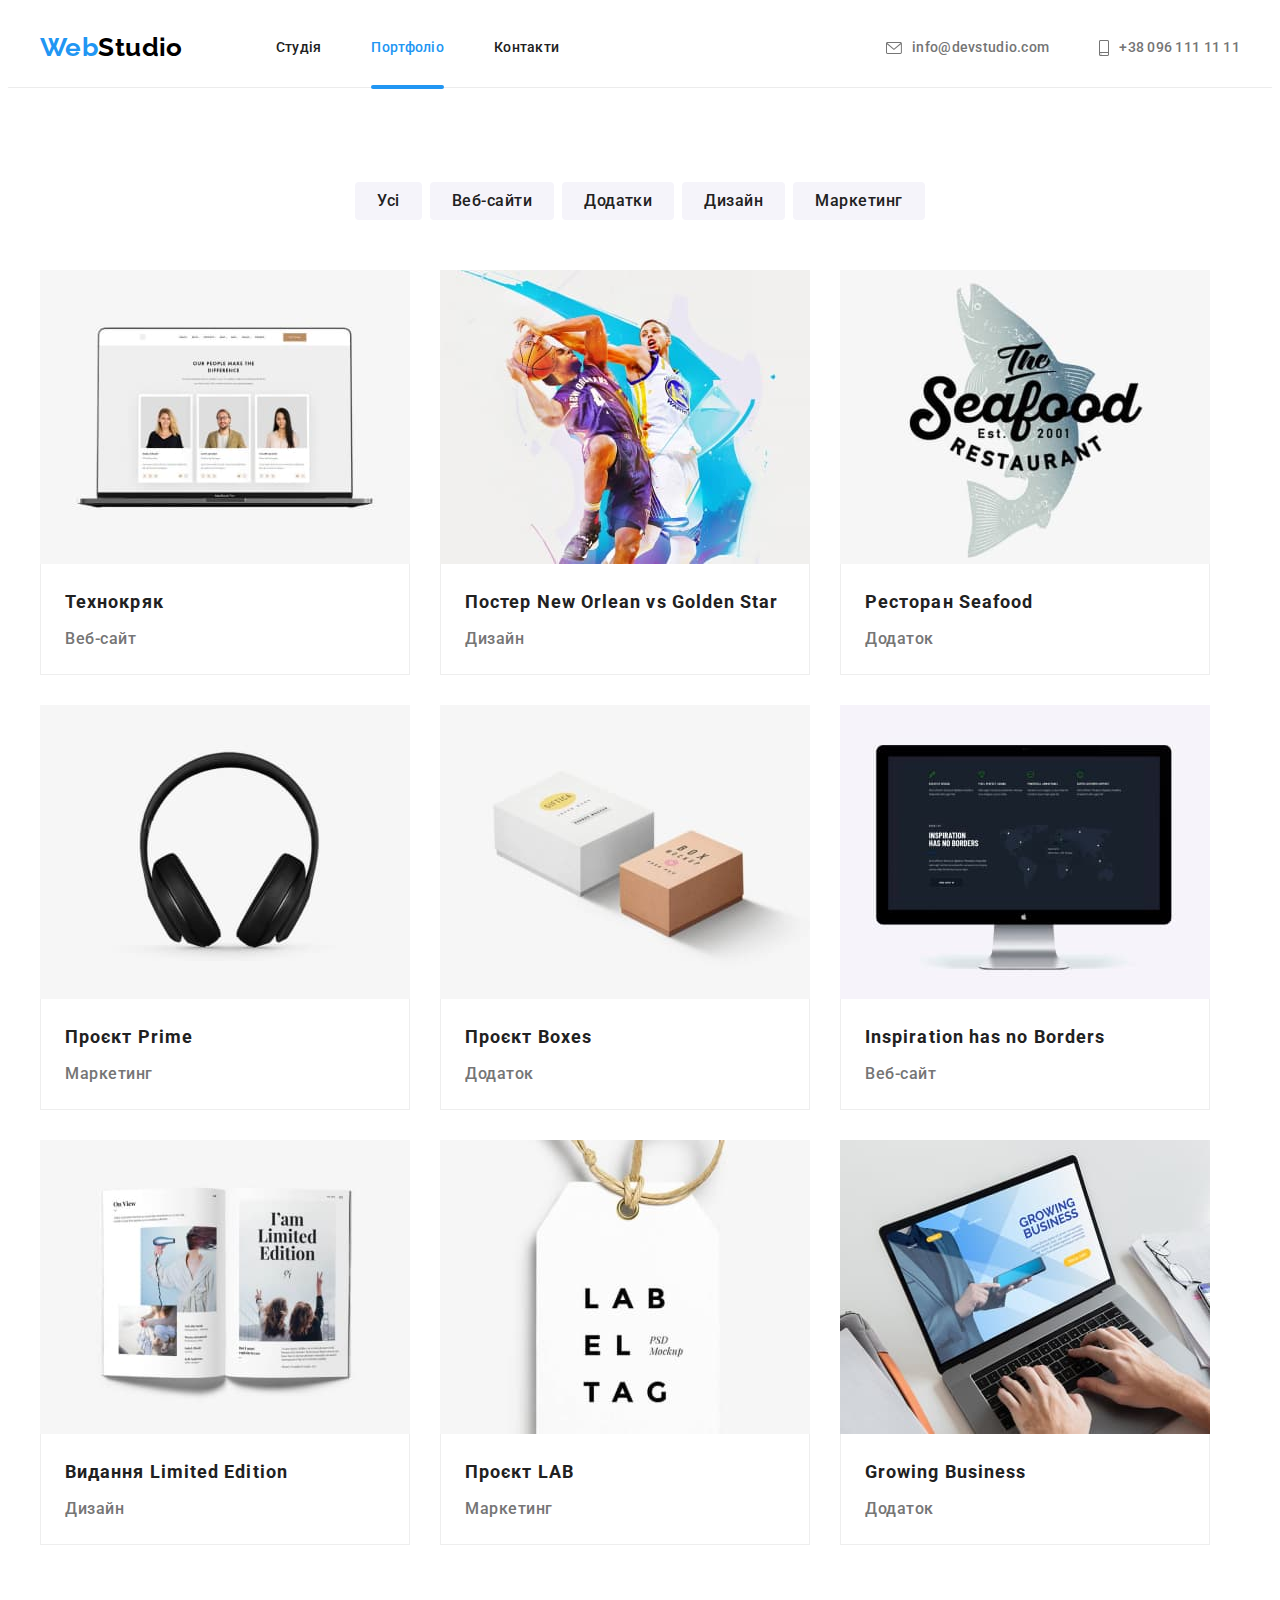
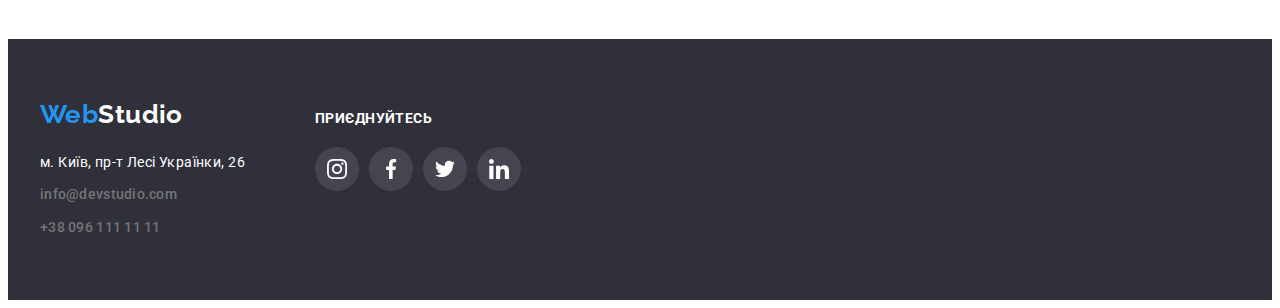
==== portfolio.html @ 53b84860 "Initial commit" ====
<!DOCTYPE html>
<html lang="uk">
  <head>
    <meta charset="UTF-8" />
    <meta http-equiv="X-UA-Compatible" content="IE=edge" />
    <meta name="viewport" content="width=device-width, initial-scale=1.0" />
    <title>Портфоліо</title>
    <link rel="preconnect" href="https://fonts.googleapis.com" />
    <link rel="preconnect" href="https://fonts.gstatic.com" crossorigin />
    <link
      href="https://fonts.googleapis.com/css2?family=Raleway:wght@700&family=Roboto:wght@400;500;700;900&display=swap"
      rel="stylesheet"
    />
    <link
      rel="stylesheet"
      href="https://cdnjs.cloudflare.com/ajax/libs/modern-normalize/1.1.0/modern-normalize.min.css"
      integrity="sha512-wpPYUAdjBVSE4KJnH1VR1HeZfpl1ub8YT/NKx4PuQ5NmX2tKuGu6U/JRp5y+Y8XG2tV+wKQpNHVUX03MfMFn9Q=="
      crossorigin="anonymous"
      referrerpolicy="no-referrer"
    />
    <link rel="stylesheet" href="./css/styles.css" />
  </head>
  <body>
    <header class="page-header">
      <div class="container">
        <nav class="menu-nav">
          <a class="page-header-logo logo" href="./index.html" lang="en">
            Web<span class="logo-header">Studio</span></a
          >
          <ul class="site-nav list">
            <li class="site-nav-item"><a href="./index.html" class="link">Студія</a></li>
            <li class="site-nav-item">
              <a href="./portfolio.html" class="link current">Портфоліо</a>
            </li>
            <li class="site-nav-item"><a href="#" class="link">Контакти</a></li>
          </ul>
        </nav>
        <ul class="section-contacts list">
          <li class="header-contact-link">
            <a class="links-contacts" href="mailto:info@devstudio.com">
              <svg class="header-contact-icon" width="16" height="12">
                <use href="./images/symbol-defs.svg#icon-envelope"></use>
              </svg>
              info@devstudio.com</a
            >
          </li>
          <li class="header-contact-link">
            <a class="links-contacts" href="tel:+380961111111">
              <svg class="header-contact-icon" width="10" height="16">
                <use href="./images/symbol-defs.svg#icon-smartphone"></use>
              </svg>
              +38 096 111 11 11</a
            >
          </li>
        </ul>
      </div>
    </header>
    <!-- уникальный контент -->
    <main>
      <!-- Проекты -->
      <section class="projects-section section">
        <div class="container">
          <!-- Скрытый заголовок -->
          <h1 class="visually-hidden">Портфоліо</h1>
          <!-- фильтр кнопок -->
          <ul class="filter-buttons list">
            <li class="filter-buttons-item">
              <button class="btn-portfolio" type="button">Усі</button>
            </li>
            <li class="filter-buttons-item">
              <button class="btn-portfolio" type="button">Веб-сайти</button>
            </li>
            <li class="filter-buttons-item">
              <button class="btn-portfolio" type="button">Додатки</button>
            </li>
            <li class="filter-buttons-item">
              <button class="btn-portfolio" type="button">Дизайн</button>
            </li>
            <li class="filter-buttons-item">
              <button class="btn-portfolio" type="button">Маркетинг</button>
            </li>
          </ul>
          <ul class="projects list">
            <li class="projects-item">
              <a href="" class="portfolio-item-link link">
                <div class="portfolio-over-wrap">
                  <img src="./images/technoquack.jpg" alt="Технокряк" width="370" height="294" />
                  <p class="portfolio-over-text">
                    Ресурс пропонує комплексні пропозиції з різним рівнем функціоналу та сервісів.
                    Все це дозволить відвідувачу отримати вичерпні відомості про компанію чи
                    приватну особу.
                  </p>
                </div>
                <div class="portfolio-item-text">
                  <h2 class="job-title">Технокряк</h2>
                  <p class="filter-list">Веб-сайт</p>
                </div>
              </a>
            </li>
            <li class="projects-item">
              <a href="" class="portfolio-item-link link">
                <div class="portfolio-over-wrap">
                  <img
                    src="./images/poster.jpg"
                    alt="Постер New Orlean vs Golden Star"
                    width="370"
                    height="294"
                  />
                  <p class="portfolio-over-text">
                    Ресурс пропонує комплексні пропозиції з різним рівнем функціоналу та сервісів.
                    Все це дозволить відвідувачу отримати вичерпні відомості про компанію чи
                    приватну особу.
                  </p>
                </div>
                <div class="portfolio-item-text">
                  <h2 class="job-title">Постер <span lang="en">New Orlean vs Golden Star</span></h2>
                  <p class="filter-list">Дизайн</p>
                </div>
              </a>
            </li>
            <li class="projects-item">
              <a href="" class="portfolio-item-link link">
                <div class="portfolio-over-wrap">
                  <img
                    src="./images/seafood_restaurant.jpg"
                    alt="Ресторан Seafood"
                    width="370"
                    height="294"
                  />
                  <p class="portfolio-over-text">
                    Ресурс пропонує комплексні пропозиції з різним рівнем функціоналу та сервісів.
                    Все це дозволить відвідувачу отримати вичерпні відомості про компанію чи
                    приватну особу.
                  </p>
                </div>
                <div class="portfolio-item-text">
                  <h2 class="job-title">Ресторан <span lang="en">Seafood</span></h2>
                  <p class="filter-list">Додаток</p>
                </div>
              </a>
            </li>
            <li class="projects-item">
              <a href="" class="portfolio-item-link link">
                <div class="portfolio-over-wrap">
                  <img src="./images/headphones.jpg" alt="Проєкт Prime" width="370" height="294" />
                  <p class="portfolio-over-text">
                    Ресурс пропонує комплексні пропозиції з різним рівнем функціоналу та сервісів.
                    Все це дозволить відвідувачу отримати вичерпні відомості про компанію чи
                    приватну особу.
                  </p>
                </div>
                <div class="portfolio-item-text">
                  <h2 class="job-title">Проєкт <span lang="en">Prime</span></h2>
                  <p class="filter-list">Маркетинг</p>
                </div>
              </a>
            </li>
            <li class="projects-item">
              <a href="" class="portfolio-item-link link">
                <div class="portfolio-over-wrap">
                  <img
                    src="./images/project_вoxes.jpg"
                    alt="Проєкт Boxes"
                    width="370"
                    height="294"
                  />
                  <p class="portfolio-over-text">
                    Ресурс пропонує комплексні пропозиції з різним рівнем функціоналу та сервісів.
                    Все це дозволить відвідувачу отримати вичерпні відомості про компанію чи
                    приватну особу.
                  </p>
                </div>
                <div class="portfolio-item-text">
                  <h2 class="job-title">Проєкт <span lang="en">Boxes</span></h2>
                  <p class="filter-list">Додаток</p>
                </div>
              </a>
            </li>
            <li class="projects-item">
              <a href="" class="portfolio-item-link link">
                <div class="portfolio-over-wrap">
                  <img
                    src="./images/inspiration_has_no_borders.jpg"
                    alt="Inspiration has no Borders"
                    width="370"
                    height="294"
                  />
                  <p class="portfolio-over-text">
                    Ресурс пропонує комплексні пропозиції з різним рівнем функціоналу та сервісів.
                    Все це дозволить відвідувачу отримати вичерпні відомості про компанію чи
                    приватну особу.
                  </p>
                </div>
                <div class="portfolio-item-text">
                  <h2 lang="en" class="job-title">Inspiration has no Borders</h2>
                  <p class="filter-list">Веб-сайт</p>
                </div>
              </a>
            </li>
            <li class="projects-item">
              <a href="" class="portfolio-item-link link">
                <div class="portfolio-over-wrap">
                  <img
                    src="./images/vidanna_limited_edition.jpg"
                    alt="Видання Limited Edition"
                    width="370"
                    height="294"
                  />
                  <p class="portfolio-over-text">
                    Ресурс пропонує комплексні пропозиції з різним рівнем функціоналу та сервісів.
                    Все це дозволить відвідувачу отримати вичерпні відомості про компанію чи
                    приватну особу.
                  </p>
                </div>
                <div class="portfolio-item-text">
                  <h2 class="job-title">Видання <span lang="en">Limited Edition</span></h2>
                  <p class="filter-list">Дизайн</p>
                </div>
              </a>
            </li>
            <li class="projects-item">
              <a href="" class="portfolio-item-link link">
                <div class="portfolio-over-wrap">
                  <img src="./images/project_LAB.jpg" alt="Проєкт LAB" width="370" height="294" />
                  <p class="portfolio-over-text">
                    Ресурс пропонує комплексні пропозиції з різним рівнем функціоналу та сервісів.
                    Все це дозволить відвідувачу отримати вичерпні відомості про компанію чи
                    приватну особу.
                  </p>
                </div>
                <div class="portfolio-item-text">
                  <h2 class="job-title">Проєкт <span lang="en">LAB</span></h2>
                  <p class="filter-list">Маркетинг</p>
                </div>
              </a>
            </li>
            <li class="projects-item">
              <a href="" class="portfolio-item-link link">
                <div class="portfolio-over-wrap">
                  <img
                    src="./images/growing_Business.jpg"
                    alt="Growing Business"
                    width="370"
                    height="294"
                  />
                  <p class="portfolio-over-text">
                    Ресурс пропонує комплексні пропозиції з різним рівнем функціоналу та сервісів.
                    Все це дозволить відвідувачу отримати вичерпні відомості про компанію чи
                    приватну особу.
                  </p>
                </div>
                <div class="portfolio-item-text">
                  <h2 lang="en" class="job-title">Growing Business</h2>
                  <p class="filter-list">Додаток</p>
                </div>
              </a>
            </li>
          </ul>
        </div>
      </section>
    </main>
    <footer class="page-footer">
      <div class="container">
        <div class="footer-contacts-wrap">
          <a href="./index.html" lang="en" class="page-footer-logo logo">
            Web<span class="logo-footer">Studio</span></a
          >
          <address class="address">
            <ul class="list">
              <li class="adress-item">
                <a
                  class="map-link"
                  href="https://goo.gl/maps/BVRUFuVAuVkGGyoq6"
                  target="_blank"
                  rel="noopener nofollow noreferrer"
                  >м. Київ, пр-т Лесі Українки, 26</a
                >
              </li>
              <li class="adress-item">
                <a class="links-contacts address-footer" href="mailto:info@devstudio.com"
                  >info@devstudio.com</a
                >
              </li>
              <li class="adress-item">
                <a class="links-contacts address-footer" href="tel:+380961111111"
                  >+38 096 111 11 11</a
                >
              </li>
            </ul>
          </address>
        </div>
        <div class="footer-social">
          <p class="footer-social-title">приєднуйтесь</p>
          <ul class="footer-soc-list">
            <li class="footer-soc-item list">
              <a class="footer-soc-link" href="">
                <svg class="footer-soc-icon" width="20" height="20">
                  <use href="./images/symbol-defs.svg#icon-instagram"></use>
                </svg>
              </a>
            </li>
            <li class="footer-soc-item list">
              <a class="footer-soc-link" href="">
                <svg class="footer-soc-icon" width="20" height="20">
                  <use href="./images/symbol-defs.svg#icon-facebook"></use>
                </svg>
              </a>
            </li>
            <li class="footer-soc-item list">
              <a class="footer-soc-link" href="">
                <svg class="footer-soc-icon" width="20" height="20">
                  <use href="./images/symbol-defs.svg#icon-twitter"></use>
                </svg>
              </a>
            </li>
            <li class="footer-soc-item list">
              <a class="footer-soc-link" href="">
                <svg class="footer-soc-icon" width="20" height="20">
                  <use href="./images/symbol-defs.svg#icon-linkedin"></use>
                </svg>
              </a>
            </li>
          </ul>
        </div>
      </div>
    </footer>
  </body>
</html>
---- css/styles.css ----
/* Основной цвет: #212121; #2196F3,  #FFFFFF, #757575, rgba(255, 255, 255, 0.6); */
/* #2F303A */

:root {
  --main-text-color: #212121;
  --logo-text-color: #000000;
  --accent-color: #2196f3;
  --secondory-white-color: #ffffff;
  --owner-text-color: #757575;
  --contener-color: #eeeeee;
  --buttons-port-color: #f5f4fa;
  --footer-text-color: rgba(255, 255, 255, -0.6);
  --background-footer-color: #2f303a;
  --background--section: #e5e5e5;
  --line-color: #ececec;
  --background-color: #f5f5f5;
  --icon-color: #afb1b8;
  --main-font: Roboto, sans-serif;
  --timing-function: cubic-bezier(0.4, 0, 0.2, 1);
}
/* ----------------Скрытый заголовок---------------- */
.visually-hidden {
  position: absolute;
  width: 1px;
  height: 1px;
  margin: -1px;
  border: 0;
  padding: 0;

  white-space: nowrap;
  clip-path: inset(100%);
  clip: rect(0 0 0 0);
  overflow: hidden;
}
body {
  color: var(--main-text-color);
  background: var(--secondory-white-color);
  font-family: var(--main-font);
  font-size: 14px;
  letter-spacing: 0.03em;
}

h1,
h2,
h3,
h4,
h5,
h6,
p {
  margin: 0;
}
ul {
  margin: 0;
  padding-left: 0;
}
img {
  display: block;
  max-width: 100%;
}
.list {
  padding: 0;
  margin: 0;

  list-style: none;
}
.link,
.links-contacts,
.logo,
.map-link {
  text-decoration: none;
}
.container {
  margin-left: auto;
  margin-right: auto;
  max-width: 1200px;
  padding-left: 15px;
  padding-right: 15px;
  /* outline: 2px solid tomato; */
}

.page-header {
  padding: 24px 0;
  border-bottom: 1px solid #ececec;
}
.section {
  padding-top: 94px;
  padding-bottom: 94px;
}
.enefits-section {
  padding-bottom: 0;
}
/* ------------------секция логотипа----------------- */
.logo {
  color: var(--accent-color);
  font-family: 'Raleway', sans-serif;
  font-weight: 700;
  font-size: 26px;
  line-height: 1.2;
}
.page-header-logo {
  display: inline-block;
  margin-right: 93px;
}
.logo-header {
  color: var(--logo-text-color);
}
.logo:hover,
.logo:focus {
  color: var(--accent-color);
}
/* --------------Site nav----------- */
.page-header > .container {
  display: flex;
  align-items: center;
}
.menu-nav {
  display: flex;
  align-items: center;
}
.page-header .list {
  display: flex;
  /* gap: 50px; */
}

.site-nav-item:not(:last-child) {
  margin-right: 50px;
}
/* .site-nav .link {
  padding-bottom: 32px;
  padding-top: 32px;
} */
.link {
  color: var(--main-text-color);
  font-weight: 500;
  line-height: 1.14;
  letter-spacing: 0.02em;

  display: inline-block;
}
.page-header a:hover,
.page-header a:focus {
  color: var(--accent-color);
}

.link.current::after {
  position: absolute;
  content: '';
  width: 100%;
  height: 4px;
  border-radius: 4px;
  left: 0;
  background-color: var(--accent-color);
  bottom: -33px;
}

.link.current {
  position: relative;
}

.site-nav-item a {
  transition: color 250ms var(--timing-function);
}
/* -----------------------Секция контактов------------- */
.section-contacts {
  margin-left: auto;
}
/* .header-contact-link:not(:last-child) {
  margin-right: 50px;
} */
.header-contact-link + .header-contact-link {
  margin-left: 50px;
}
.header-contact-link .links-contacts {
  color: var(--owner-text-color);
  font-weight: 500;
  line-height: 1.14;
  letter-spacing: 0.02em;
  display: flex;
  align-items: center;

  transition: color 250ms var(--timing-function);
}

.header-contact-icon {
  fill: currentColor;
  margin-right: 10px;
}
.links-contacts:hover,
.links-contacts:focus {
  color: var(--accent-color);
}

.link.current,
.links-contacts.current {
  color: var(--accent-color);
}

/*--------------------------Секция героя----------------------*/
.hero {
  padding-top: 200px;
  padding-bottom: 200px;
  text-align: center;
  background-color: #c4c4c4;
  background-image: linear-gradient(rgba(47, 48, 58, 0.4), rgba(47, 48, 58, 0.4)),
    url(../images/hero.jpg);
  background-repeat: no-repeat;
  background-position: center;
  background-size: cover;

  max-width: 1600px;
  height: 600px;
  margin: 0 auto;
}
.hero-title {
  max-width: 696px;
  margin-bottom: 30px;
  margin-left: auto;
  margin-right: auto;

  color: var(--secondory-white-color);
  font-weight: 900;
  font-size: 44px;
  line-height: 1.36;
  letter-spacing: 0.06em;
  text-transform: uppercase;
  text-align: center;
}
.button {
  display: inline-block;
  padding: 10px 32px;
  /* border: 1px solid transparent; */
  border: none;
  border-radius: 4px;
  min-width: 216px;
  text-align: center;

  background-color: var(--accent-color);
  color: var(--secondory-white-color);
  font-family: inherit;
  box-shadow: 0px 4px 4px rgba(0, 0, 0, 0.15);
  font-weight: 700;
  font-size: 16px;
  line-height: 1.88;
  cursor: pointer;
  letter-spacing: 0.06em;
}
.button:hover,
.button:focus {
  background-color: #188ce8;
}
/* --------------------Секция преимуществ---------------- */
.our-advantages {
  display: flex;
  flex-wrap: wrap;
  /* justify-content: space-between; */
  gap: 30px;
  /* align-items: center; */
}
.advantages-item {
  max-width: 270px;
}

.advantages-item::before {
  display: block;
  content: '';
  height: 120px;
  /* background-size: contain; */
  background-position: center;
  background-repeat: no-repeat;
  background-color: var(--buttons-port-color);
  margin-bottom: 30px;
  border-radius: 4px;
}
.icon-antenna::before {
  background-image: url(../images/antenna.svg);
}
.icon-clock::before {
  background-image: url(../images/clock.svg);
}
.icon-diagram::before {
  background-image: url(../images/diagram.svg);
}
.icon-astronaut::before {
  background-image: url(../images/astronaut.svg);
}
.advantages-item:first-child {
  margin-left: 0;
}
.advantages-list {
  margin-bottom: 10px;

  font-weight: 700;
  line-height: 1.14;
  text-transform: uppercase;
  font-size: 14px;
}
.description-advantages {
  color: var(--owner-text-color);
  line-height: 1.71;
}
/* ----------------------Чим ми займаємося---------------- */
.about-list {
  display: flex;
  flex-wrap: wrap;
  gap: 30px;
}
.about-item {
  position: relative;
}
.section-title {
  margin-top: 0;
  margin-bottom: 50px;

  font-weight: 700;
  font-size: 36px;
  line-height: 1.17;
  text-align: center;
}

.lineofwork-over-text {
  position: absolute;
  font-weight: 700;
  line-height: 1.14;
  text-transform: uppercase;
  width: 100%;
  display: flex;
  justify-content: center;
  align-items: center;
  height: 70px;
  background-color: rgba(47, 48, 58, 0.8);
  color: var(--secondory-white-color);
  bottom: 0;
}
/* ----------------Наша команда-------------- */
.our-team-section {
  background-color: var(--buttons-port-color);
}
.our-team-list {
  display: flex;
  width: calc(100%-90) / 4;
  /* flex-wrap: wrap; */
  /* gap: 30px; */
}

.profession-name {
  margin-bottom: 16px;
}

.team-soc-list {
  display: flex;
  justify-content: center;
  gap: 10px;
  padding: 0;
}

.team-soc-link {
  width: 44px;
  height: 44px;
  border-radius: 50%;
  background-color: inherit;
  display: flex;
  align-items: center;
  justify-content: center;
  color: var(--icon-color);
  /* fill: var(--icon-color); */
  transition-property: background-color, color;
  transition-duration: 250ms;
  transition-timing-function: var(--timing-function);
}

.team-soc-icon {
  fill: currentColor;
}

.team-soc-link:hover,
.team-soc-link:focus {
  background-color: var(--accent-color);
  color: var(--secondory-white-color);
}

.our-team-item:not(:last-child) {
  margin-right: 30px;
}
.our-team-content {
  padding: 30px 0;
}
.our-team-item {
  background-color: var(--secondory-white-color);
  /* max-width: 260 px; */
  border-bottom-left-radius: 4px;
  border-bottom-right-radius: 4px;
  box-shadow: 0px 1px 3px rgb(0 0 0 / 12%), 0px 1px 1px rgb(0 0 0 / 14%),
    0px 2px 1px rgb(0 0 0 / 20%);
}
.team-list {
  margin-bottom: 10px;

  font-weight: 500;
  font-size: 16px;
  line-height: 1.19;
  text-align: center;
}
.profession-name {
  color: var(--owner-text-color);
  font-size: 16px;
  line-height: 1.19;
  text-align: center;
}
/* ------------------Постоянные клиенты------------------------ */
.regular-customers-list {
  display: flex;
  gap: 30px;
  /* justify-content: center; */
}

.regular-customers-item {
  width: calc((100% - 150px + 12px) / 6);
  display: flex;
  /* justify-content: center;
  flex-wrap: wrap; */
}

.clients-link {
  /* width: calc(100%); */
  width: 170px;
  height: 92px;
  border: 1px solid var(--icon-color);
  border-radius: 4px;
  fill: var(--icon-color);
  display: flex;
  align-items: center;
  justify-content: center;

  transition-property: border-color, fill;
  transition-duration: 250ms;
  transition-timing-function: var(--timing-function);
}

.clients-icon {
  /* fill: currentColor; */
}

.clients-link:hover,
.clients-link:focus {
  fill: var(--accent-color);
  border-color: var(--accent-color);
}
/* ------------------Страница портфолио-------------------- */
/*------------------- Секция проектов---------------------  */
.btn-portfolio {
  display: inline-block;
  padding: 6px 22px;
  border: none;
  border-radius: 4px;

  background-color: var(--buttons-port-color);
  color: var(--main-text-color);
  font-family: inherit;
  font-weight: 500;
  font-size: 16px;
  line-height: 1.62;
  text-align: center;
  letter-spacing: 0.03em;
  cursor: pointer;

  transition-property: background-color, color, box-shadow;
  transition-duration: 250ms;
  transition-timing-function: var(--timing-function);
}
.btn-portfolio:hover,
.btn-portfolio:focus {
  background-color: var(--accent-color);
  color: var(--secondory-white-color);
  box-shadow: 0px 3px 1px rgba(0, 0, 0, 0.1), 0px 1px 2px rgba(0, 0, 0, 0.08),
    0px 2px 2px rgba(0, 0, 0, 0.12);
}
.filter-buttons {
  display: flex;
  justify-content: center;
  margin-bottom: 50px;
}

.filter-buttons-item:not(:last-child) {
  margin-right: 8px;
}
.projects {
  display: flex;
  flex-wrap: wrap;
  gap: 30px;
  /* justify-content: space-between; */
}
.projects-item {
  width: calc(100%-60px) / 3;
}
.portfolio-over-wrap {
  position: relative;
  overflow: hidden;
}

.portfolio-item-link:hover .portfolio-over-text,
.portfolio-item-link:focus .portfolio-over-text {
  transform: translateY(0);
}

.portfolio-over-text {
  font-size: 18px;
  line-height: 1.56;
  letter-spacing: 0.03em;

  color: var(--secondory-white-color);
  background: rgba(33, 150, 243, 0.9);
  position: absolute;
  font-weight: 400;
  height: calc(100% + 1px);
  width: inherit;
  top: 0;
  left: 0;
  padding: 63px 24px;
  display: flex;
  justify-content: center;

  overflow: auto;
  transform: translateY(100%);
  transition: transform 250ms var(--timing-function);
}
.portfolio-item-link {
  display: block;
  transition-property: transform, box-shadow;
  transition-duration: 250ms;
  transition-timing-function: var(--timing-function);
}
.portfolio-item-link:hover,
.portfolio-item-link:focus {
  box-shadow: 0px 1px 1px rgba(0, 0, 0, 0.12), 0px 4px 4px rgba(0, 0, 0, 0.06),
    1px 4px 6px rgba(0, 0, 0, 0.16);
}

.portfolio-item-text {
  font-size: 18px;
  line-height: 1.56;

  letter-spacing: 0.03em;
  padding: 20px 24px;
  border: 1px;
  border-style: solid;
  border-top-width: 0;
  border-top-style: hidden;
  border-color: var(--contener-color);
}
.job-title {
  margin-bottom: 4px;
  font-weight: 700;
  font-size: 18px;
  line-height: 2;
  letter-spacing: 0.06em;
}
.filter-list {
  color: var(--owner-text-color);
  font-size: 16px;
  line-height: 1.88;
}

/* -----------------------page-footer-------------------- */
.page-footer .container {
  display: flex;
  align-items: baseline;
}
.footer-social {
  /* display: block;
  width: 206px; */
  margin-left: 70px;
}
.footer-social-title {
  font-weight: 700;
  font-size: 14px;
  line-height: 1.14;
  letter-spacing: 0.03em;
  text-transform: uppercase;

  color: var(--secondory-white-color);
  margin-bottom: 20px;
}
.footer-soc-list {
  display: flex;
  gap: 10px;
  justify-content: center;
}
.footer-soc-link {
  width: 44px;
  height: 44px;
  border-radius: 50%;
  background-color: rgba(255, 255, 255, 0.1);
  display: flex;
  align-items: center;
  justify-content: center;
  fill: var(--secondory-white-color);

  transition: background-color 250ms var(--timing-function);
}
.footer-soc-link {
  color: currentColor;
}

.footer-soc-link:hover,
.footer-soc-link:focus {
  background-color: var(--accent-color);
}

.page-footer {
  padding: 60px 0;
  background-color: var(--background-footer-color);
}
.adress-item:nth-child(-n + 2) {
  margin-bottom: 9px;
}
.map-link {
  color: var(--secondory-white-color);
  font-style: normal;
  line-height: 1.71;

  transition: color 250ms var(--timing-function);
}
.map-link:hover,
.map-link:focus {
  color: var(--accent-color);
}
.links-contacts {
  color: var(--owner-text-color);
  font-weight: 500;
  line-height: 1.14;
  letter-spacing: 0.02em;
}
.logo-footer {
  color: var(--secondory-white-color);
}
.address {
  margin-top: 20px;
}
.address-footer {
  color: var(footer-text-color);
  line-height: 1.7;
  font-style: normal;

  transition: color 250ms var(--timing-function);
}
/* ----------------------Модальное окно---------------------- */
.backdrop {
  position: fixed;
  top: 0;
  left: 0;
  width: 100%;
  height: 100%;
  background-color: rgba(0, 0, 0, 0.02);

  opacity: 1;
  transition: opacity 250ms var(--timing-function);
}
.backdrop.is-hidden .modal {
  transform: translate(-50%, -50%) rotateX(90deg);
}
.modal {
  position: absolute;
  top: 50%;
  left: 50%;

  transform: translate(-50%, -50%) rotateX(0deg);
  transition: transform 250ms var(--timing-function);

  min-width: 528px;
  min-height: 582px;
  background-color: var(--secondory-white-color);
  box-shadow: 0px 1px 3px rgba(0, 0, 0, 0.12), 0px 1px 1px rgba(0, 0, 0, 0.14),
    0px 2px 1px rgba(0, 0, 0, 0.2);
  border-radius: 4px;
}

.modal-close-icon {
  right: 0;
}
.modal-close-btn {
  position: absolute;
  top: 8px;
  right: 8px;
  width: 30px;
  height: 30px;
  background-color: var(--secondory-white-color);
  border: solid 1px;
  border-color: rgba(0, 0, 0, 0.1);
  border-radius: 50%;
  cursor: pointer;
  display: flex;
  justify-content: center;
  align-items: center;
  transition: fill 250ms cubic-bezier(0.4, 0, 0.2, 1);
}
.modal-close-btn:hover,
.modal-close-btn:focus {
  fill: var(--accent-color);
}
.backdrop.is-hidden {
  /* visibility: hidden; */
  opacity: 0;
  pointer-events: none;
}
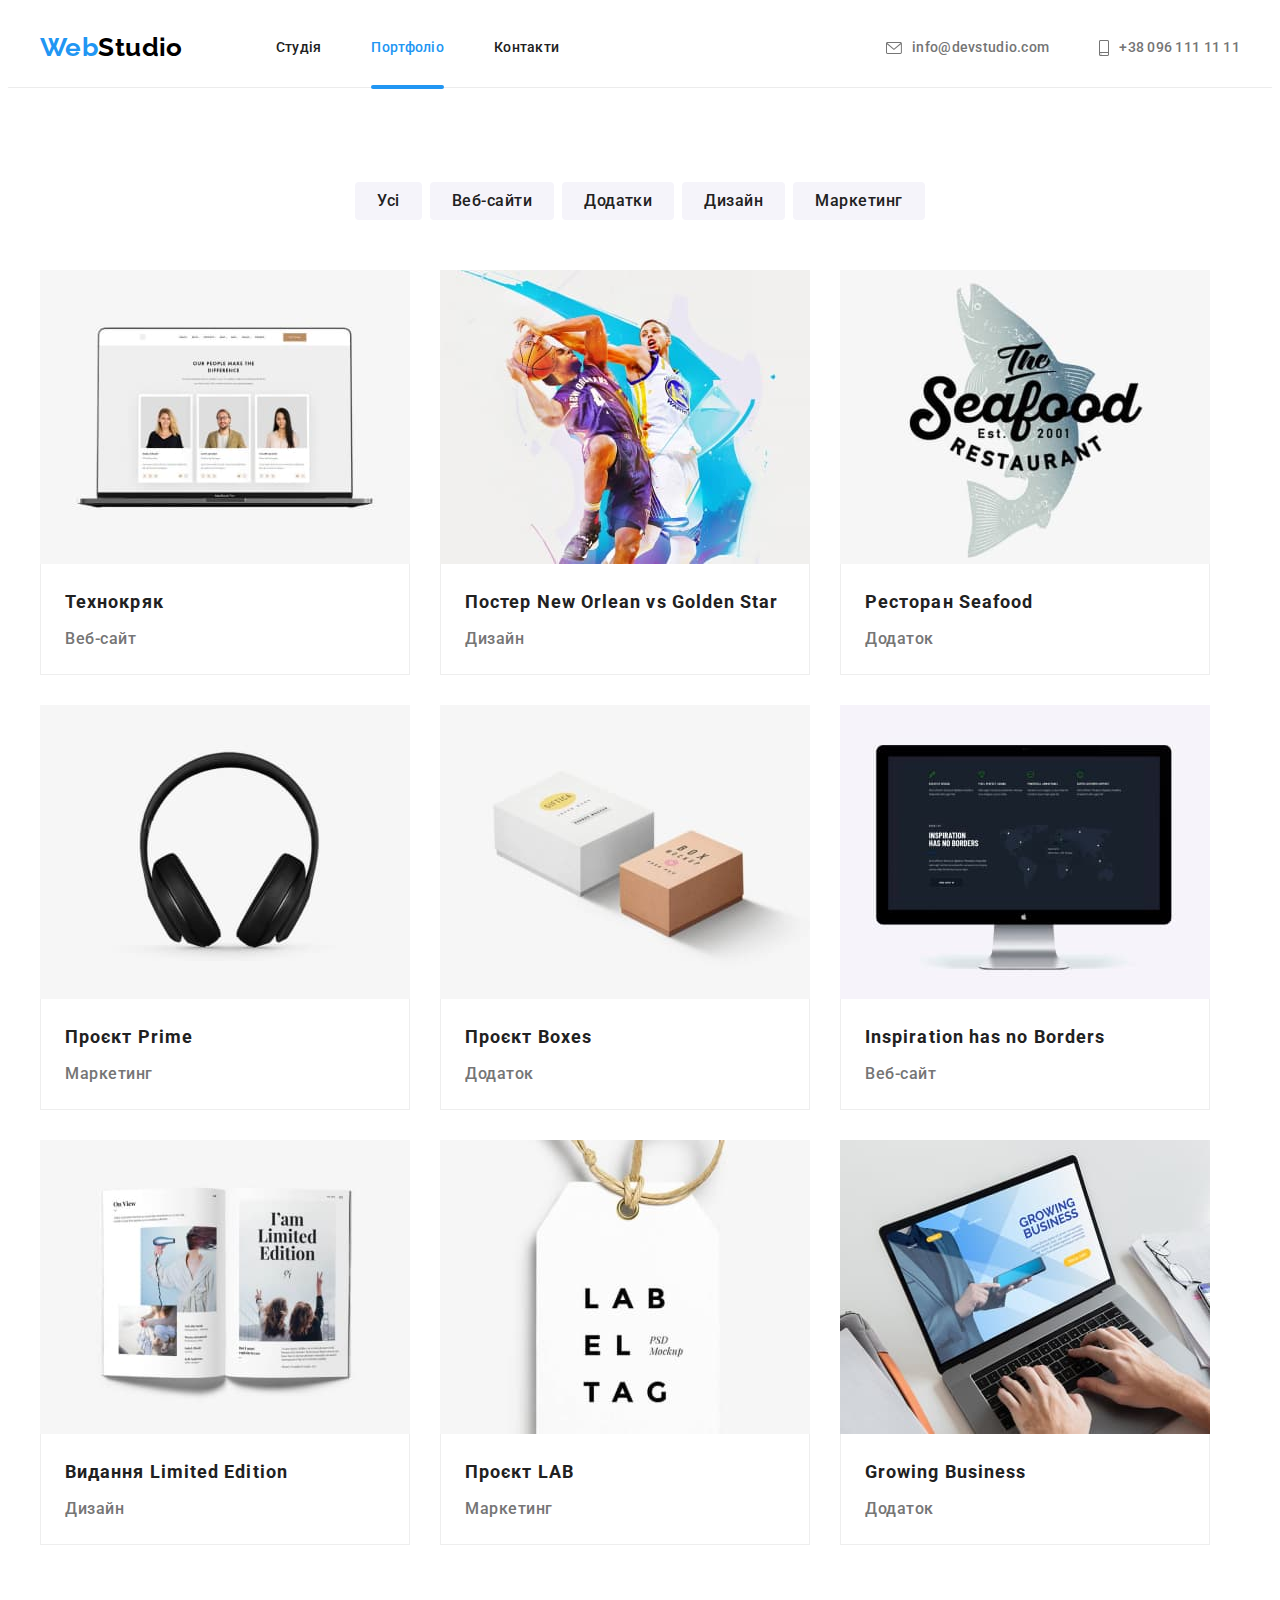
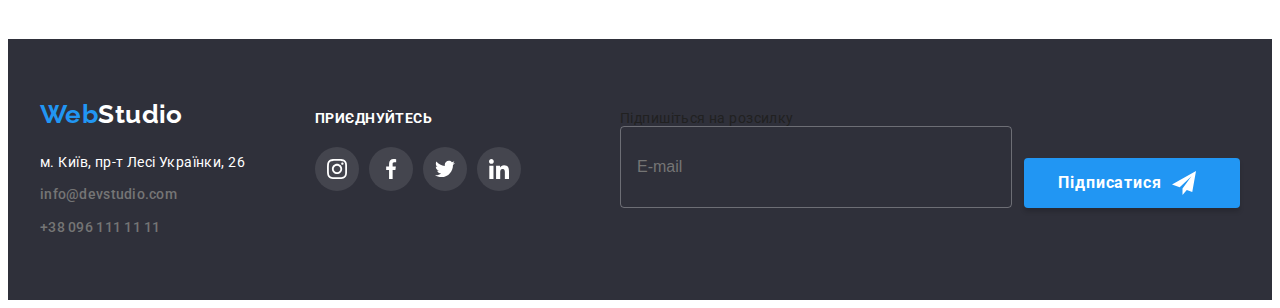
==== commit ce7f30e6: "правки футера" ====
--- a/portfolio.html
+++ b/portfolio.html
@@ -322,6 +322,26 @@
             </li>
           </ul>
         </div>
+         <div class="footer-form">
+          <p class="footer-form-title">Підпишіться на розсилку</p>
+          <form class="footer-signup">
+          <label>
+            <input
+              id="signup-mail"
+              type="email"
+              name="signup-mail"
+              class="signup-input"
+              placeholder="E-mail"
+            />
+          </label>
+           <button type="submit" class="signup-btn">
+              Підписатися
+           <svg class="signup-icon" data-modal-close width="24" height="24">
+              <use href="./images/symbol-defs.svg#icon-send"></use>
+           </svg>
+           </button>
+           </form>
+        </div>
       </div>
     </footer>
   </body>
--- a/css/styles.css
+++ b/css/styles.css
@@ -5,6 +5,7 @@
   --main-text-color: #212121;
   --logo-text-color: #000000;
   --accent-color: #2196f3;
+  --accent-bg-color: #188ce8;
   --secondory-white-color: #ffffff;
   --owner-text-color: #757575;
   --contener-color: #eeeeee;
@@ -225,7 +226,8 @@
   text-transform: uppercase;
   text-align: center;
 }
-.button {
+.button,
+.signup-btn {
   display: inline-block;
   padding: 10px 32px;
   /* border: 1px solid transparent; */
@@ -570,7 +572,8 @@
   width: 206px; */
   margin-left: 70px;
 }
-.footer-social-title {
+.footer-social-title,
+.footer-signup-title {
   font-weight: 700;
   font-size: 14px;
   line-height: 1.14;
@@ -643,6 +646,63 @@
 
   transition: color 250ms var(--timing-function);
 }
+/* --------------------Секция формы футера---------------- */
+.footer-form {
+  margin-left: auto;
+}
+.footer-signup {
+  display: flex;
+}
+
+.footer-form-label {
+  display: inline-block;
+  margin-bottom: 20px;
+  font-weight: 700;
+  line-height: 1.14;
+  text-transform: uppercase;
+  color: var(--secondory-white-color);
+}
+.signup-input {
+  margin-right: 12px;
+  padding: 15px 16px;
+  width: 358px;
+  height: 50px;
+  font-weight: 400;
+  font-size: 16px;
+  line-height: 20px;
+  border-radius: 4px;
+  color: var(--secondory-white-color);
+  background-color: transparent;
+  border: 1px solid rgba(255, 255, 255, 0.3);
+  box-shadow: drop-shadow(0px 4px 4px rgba(0, 0, 0, 0.15));
+}
+.signup-btn {
+  display: flex;
+  align-items: center;
+  justify-content: center;
+  margin-top: auto;
+  width: 200px;
+  height: 50px;
+  font-size: 16px;
+  font-weight: 700;
+  line-height: 1.875;
+  letter-spacing: 0.06em;
+  color: var(--secondory-white-color);
+  background-color: var(--accent-color);
+  transition: background-color 250ms var(--timing-function), box-shadow 250ms var(--timing-function);
+}
+.signup-btn:hover,
+.signup-btn:focus {
+  background-color: var(--accent-bg-color);
+  box-shadow: 0px 4px 4px rgba(0, 0, 0, 0.15);
+}
+
+.signup-icon {
+  margin: 10px;
+/* fill: var(--secondory-white-color); */
+  fill: currentColor;
+}
+
 /* ----------------------Модальное окно---------------------- */
 .backdrop {
   position: fixed;
@@ -672,6 +732,7 @@
   box-shadow: 0px 1px 3px rgba(0, 0, 0, 0.12), 0px 1px 1px rgba(0, 0, 0, 0.14),
     0px 2px 1px rgba(0, 0, 0, 0.2);
   border-radius: 4px;
+  padding: 40px;
 }
 
 .modal-close-icon {
@@ -691,7 +752,7 @@
   display: flex;
   justify-content: center;
   align-items: center;
-  transition: fill 250ms cubic-bezier(0.4, 0, 0.2, 1);
+  transition: fill 250ms var(--timing-function);
 }
 .modal-close-btn:hover,
 .modal-close-btn:focus {
@@ -702,3 +763,82 @@
   opacity: 0;
   pointer-events: none;
 }
+.modal-title {
+  font-size: 20px;
+  line-height: 1.15;
+  margin-bottom: 12px;
+}
+.modal-form {
+}
+.modal-field {
+  margin-bottom: 10px;
+}
+.modal-label {
+  font-size: 12px;
+  line-height: 1.17;
+  letter-spacing: 0.01em;
+  color: var(--item-text-color);
+  display: block;
+  margin-bottom: 4px;
+}
+.input-wrap {
+  position: relative;
+}
+.modal-input {
+  width: 100%;
+  height: 40px;
+  border: 1px solid rgba(33, 33, 33, 0.2);
+  border-radius: 4px;
+  padding: 11px 12px 11px 42px;
+  font-size: 12px;
+  line-height: 1.17;
+  letter-spacing: 0.01em;
+  color: #000000;
+  outline: transparent;
+  transition: border-color 250ms var(--timing-function);
+}
+.input-icon {
+  position: absolute;
+  left: 12px;
+  top: 50%;
+  transform: translateY(-50%);
+  transition: fill 250ms var(--timing-function);
+}
+/* .modal-input:hover,
+.modal-input:focus {
+  border: var(--accent-color);
+}
+.input-icon:hover,
+.input-icon:focus {
+  fill: var(--accent-color);
+} */
+.modal-input::placeholder {
+  border: var(--accent-color);
+}
+.modal-comment {
+  display: block;
+  padding: 12px 16px;
+  height: 120px;
+  margin-left: 0;
+  margin-bottom: 20px;
+}
+.modal-checkbox-label {
+  margin-bottom: 30px;
+  font-size: 14px;
+  line-height: 1.71;
+  letter-spacing: 0.03em;
+
+  color: var(--owner-text-color);
+}
+.agreement-link {
+  color: var(--accent-color);
+}
+.check-icon {
+}
+.send-btn {
+  box-shadow: 0px 4px 4px rgb(0 0 0 / 15%);
+  display: block;
+  margin-left: auto;
+  margin-right: auto;
+  margin-top: 20px;
+}
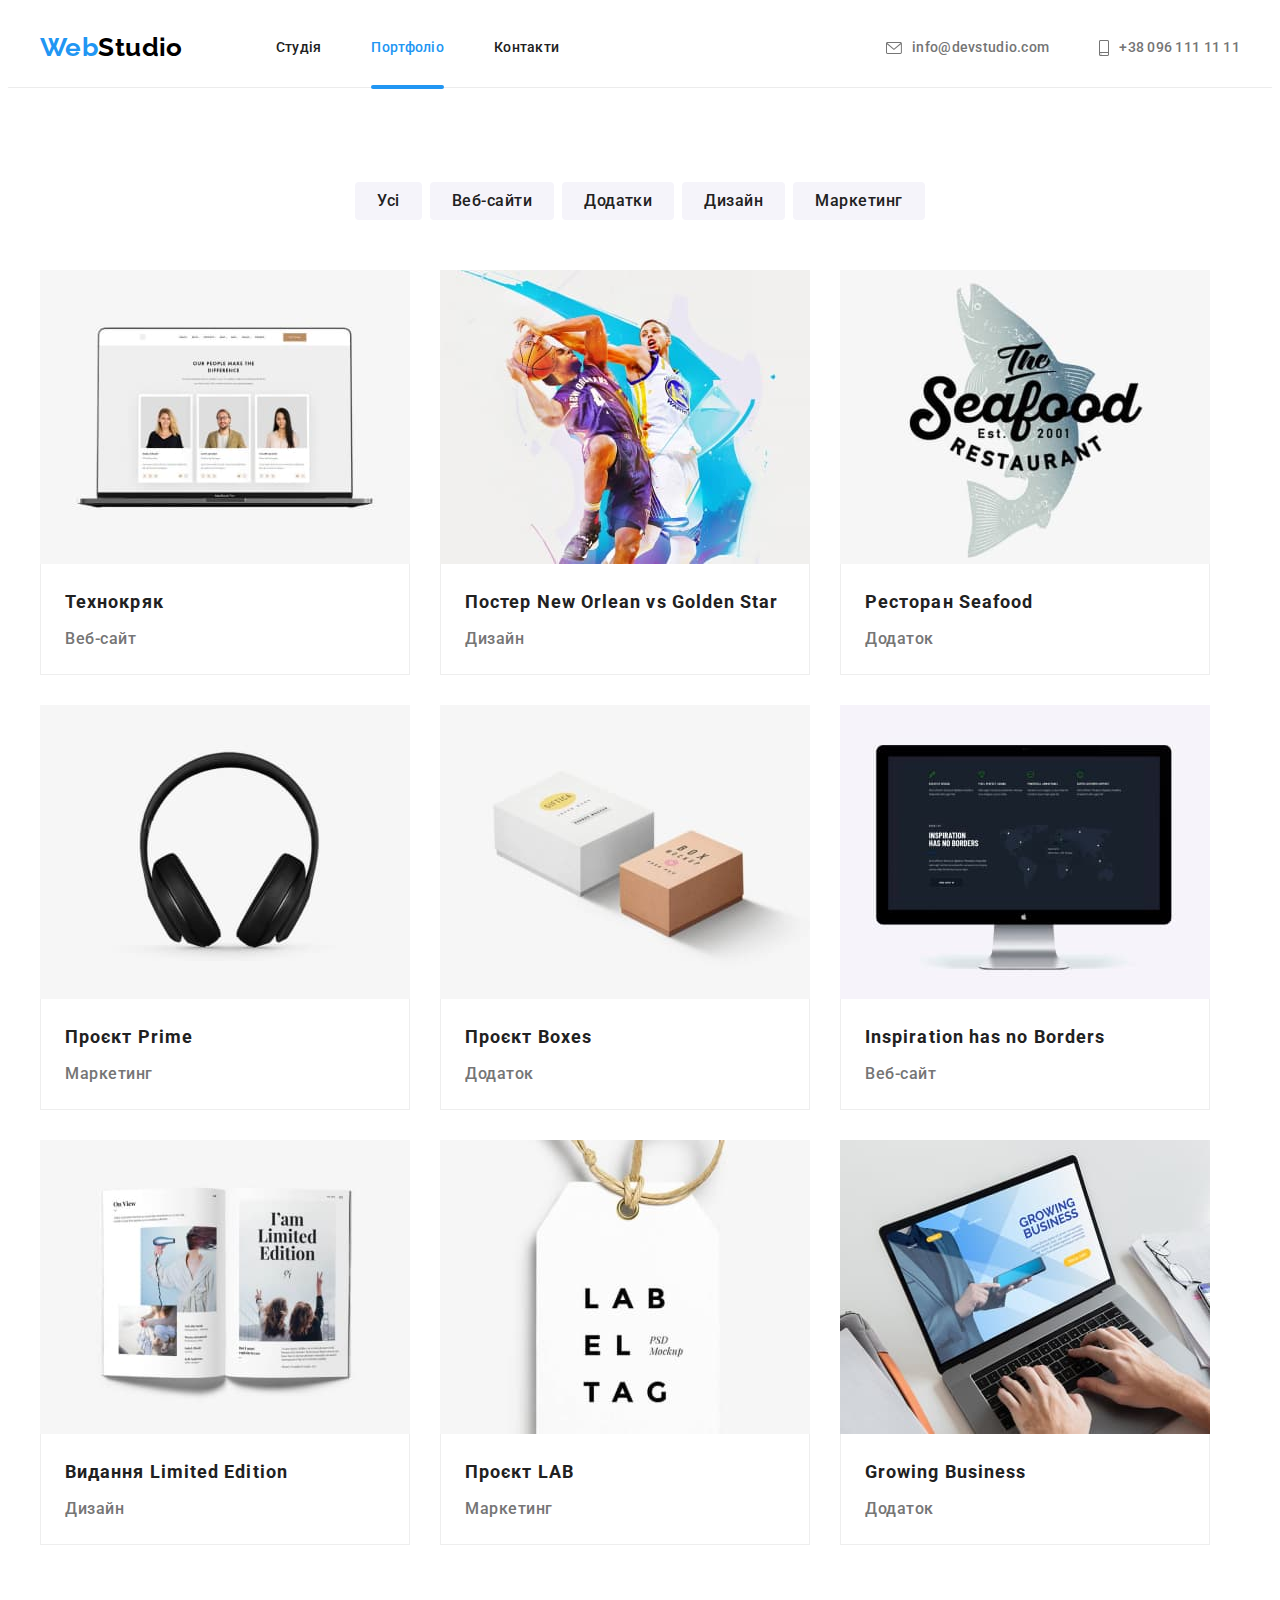
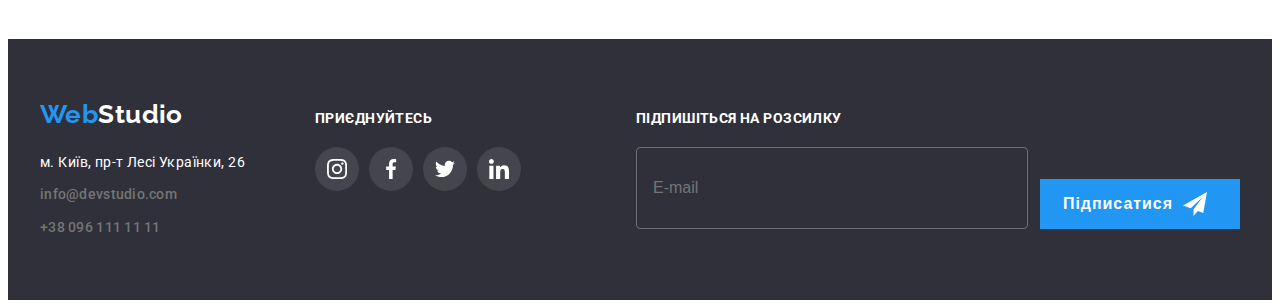
==== commit 474287e6: "правки с ошибкой формы" ====
--- a/portfolio.html
+++ b/portfolio.html
@@ -322,25 +322,25 @@
             </li>
           </ul>
         </div>
-         <div class="footer-form">
+        <div class="footer-form">
           <p class="footer-form-title">Підпишіться на розсилку</p>
           <form class="footer-signup">
-          <label>
-            <input
-              id="signup-mail"
-              type="email"
-              name="signup-mail"
-              class="signup-input"
-              placeholder="E-mail"
-            />
-          </label>
-           <button type="submit" class="signup-btn">
+            <label>
+              <input
+                id="signup-mail"
+                type="email"
+                name="signup-mail"
+                class="signup-input"
+                placeholder="E-mail"
+              />
+            </label>
+            <button type="submit" class="signup-btn">
               Підписатися
-           <svg class="signup-icon" data-modal-close width="24" height="24">
-              <use href="./images/symbol-defs.svg#icon-send"></use>
-           </svg>
-           </button>
-           </form>
+              <svg class="signup-icon" data-modal-close width="24" height="24">
+                <use href="./images/symbol-defs.svg#icon-send"></use>
+              </svg>
+            </button>
+          </form>
         </div>
       </div>
     </footer>
--- a/css/styles.css
+++ b/css/styles.css
@@ -226,8 +226,7 @@
   text-transform: uppercase;
   text-align: center;
 }
-.button,
-.signup-btn {
+.button {
   display: inline-block;
   padding: 10px 32px;
   /* border: 1px solid transparent; */
@@ -654,7 +653,7 @@
   display: flex;
 }
 
-.footer-form-label {
+.footer-form-title {
   display: inline-block;
   margin-bottom: 20px;
   font-weight: 700;
@@ -676,6 +675,7 @@
   border: 1px solid rgba(255, 255, 255, 0.3);
   box-shadow: drop-shadow(0px 4px 4px rgba(0, 0, 0, 0.15));
 }
+
 .signup-btn {
   display: flex;
   align-items: center;
@@ -689,6 +689,7 @@
   letter-spacing: 0.06em;
   color: var(--secondory-white-color);
   background-color: var(--accent-color);
+  border: 1px solid var(--accent-color);
   transition: background-color 250ms var(--timing-function), box-shadow 250ms var(--timing-function);
 }
 .signup-btn:hover,
@@ -699,7 +700,6 @@
 
 .signup-icon {
   margin: 10px;
-/* fill: var(--secondory-white-color); */
   fill: currentColor;
 }
 
@@ -763,26 +763,36 @@
   opacity: 0;
   pointer-events: none;
 }
+.form {
+  display: flex;
+  flex-direction: column;
+  align-items: center;
+}
 .modal-title {
+  font-weight: 700;
   font-size: 20px;
   line-height: 1.15;
   margin-bottom: 12px;
 }
 .modal-form {
+  width: 100%;
 }
 .modal-field {
+  position: relative;
   margin-bottom: 10px;
+
+  display: flex;
+  flex-direction: column;
+}
+.modal-field.texarea {
+  margin-bottom: 0;
 }
 .modal-label {
   font-size: 12px;
   line-height: 1.17;
   letter-spacing: 0.01em;
-  color: var(--item-text-color);
-  display: block;
+  color: var(--owner-text-color);
   margin-bottom: 4px;
-}
-.input-wrap {
-  position: relative;
 }
 .modal-input {
   width: 100%;
@@ -790,55 +800,122 @@
   border: 1px solid rgba(33, 33, 33, 0.2);
   border-radius: 4px;
   padding: 11px 12px 11px 42px;
-  font-size: 12px;
-  line-height: 1.17;
-  letter-spacing: 0.01em;
-  color: #000000;
+  cursor: pointer;
+  border: 1px solid rgba(33, 33, 33, 0.2);
+  color: var(--owner-text-color);
   outline: transparent;
   transition: border-color 250ms var(--timing-function);
+}
+.modal-input:hover,
+.modal-input:focus {
+  border-color: var(--accent-color);
 }
 .input-icon {
   position: absolute;
   left: 12px;
-  top: 50%;
+  top: 35px;
+  fill: var(--logo-text-color);
   transform: translateY(-50%);
   transition: fill 250ms var(--timing-function);
 }
-/* .modal-input:hover,
-.modal-input:focus {
-  border: var(--accent-color);
-}
-.input-icon:hover,
-.input-icon:focus {
-  fill: var(--accent-color);
-} */
-.modal-input::placeholder {
-  border: var(--accent-color);
-}
+
+.modal-input:hover + .input-icon,
+.modal-input:focus + .input-icon {
+  fill: var(--accent-bg-color);
+}
+
 .modal-comment {
-  display: block;
   padding: 12px 16px;
   height: 120px;
-  margin-left: 0;
-  margin-bottom: 20px;
-}
+  cursor: pointer;
+  color: var(--owner-text-color);
+  border: 1px solid rgba(33, 33, 33, 0.2);
+  border-radius: 4px;
+  outline: var(--accent-color);
+  transition: border-color 250ms var(--timing-function);
+}
+
+.modal-comment:hover,
+.modal-comment:focus {
+  border-color: var(--accent-color);
+}
+
+.modal-agree {
+  display: flex;
+  align-items: center;
+  justify-content: center;
+  margin-top: 20px;
+  margin-bottom: 30px;
+}
+.checkbox-input {
+  position: absolute;
+  clip: rect(0 0 0 0);
+  width: 1px;
+  height: 1px;
+  margin: -1px;
+}
+
+.checkbox-input:hover + .checkbox-check,
+.checkbox-input:focus + .checkbox-check {
+  border-color: var(--accent-color);
+}
+
+.checkbox-input:checked + .checkbox-check {
+  border-color: var(--accent-color);
+  fill: var(--accent-color);
+}
+
 .modal-checkbox-label {
-  margin-bottom: 30px;
-  font-size: 14px;
+  margin-left: 8px;
+  cursor: pointer;
+  color: var(--owner-text-color);
   line-height: 1.71;
-  letter-spacing: 0.03em;
-
-  color: var(--owner-text-color);
-}
+}
+
+.checkbox-check {
+  position: relative;
+  display: flex;
+  align-items: center;
+  justify-content: center;
+  width: 16px;
+  height: 15px;
+  border-radius: 1px;
+  fill: transparent;
+  cursor: pointer;
+  border: 2px solid var(--main-text-color);
+  transition: fill 250ms var(--timing-function), border-color 250ms var(--timing-function);
+}
+.check-icon {
+  display: flex;
+  position: absolute;
+}
+
 .agreement-link {
+  text-decoration-line: underline;
   color: var(--accent-color);
 }
-.check-icon {
-}
+
 .send-btn {
-  box-shadow: 0px 4px 4px rgb(0 0 0 / 15%);
-  display: block;
+  display: flex;
+  align-items: center;
+  justify-content: center;
   margin-left: auto;
   margin-right: auto;
-  margin-top: 20px;
-}
+  margin-top: auto;
+  width: 200px;
+  height: 50px;
+  font-weight: 700;
+  font-size: 16px;
+  line-height: 1.88;
+  letter-spacing: 0.06em;
+  color: var(--secondory-white-color);
+  background-color: var(--accent-color);
+  border: 1px solid var(--accent-bg-color);
+  transition: background-color 250ms var(--timing-function), box-shadow 250ms var(--timing-function);
+}
+
+.send-btn:hover,
+.send-btn:focus {
+  background-color: var(--accent-bg-color);
+  box-shadow: 0px 4px 4px rgba(0, 0, 0, 0.15);
+}
